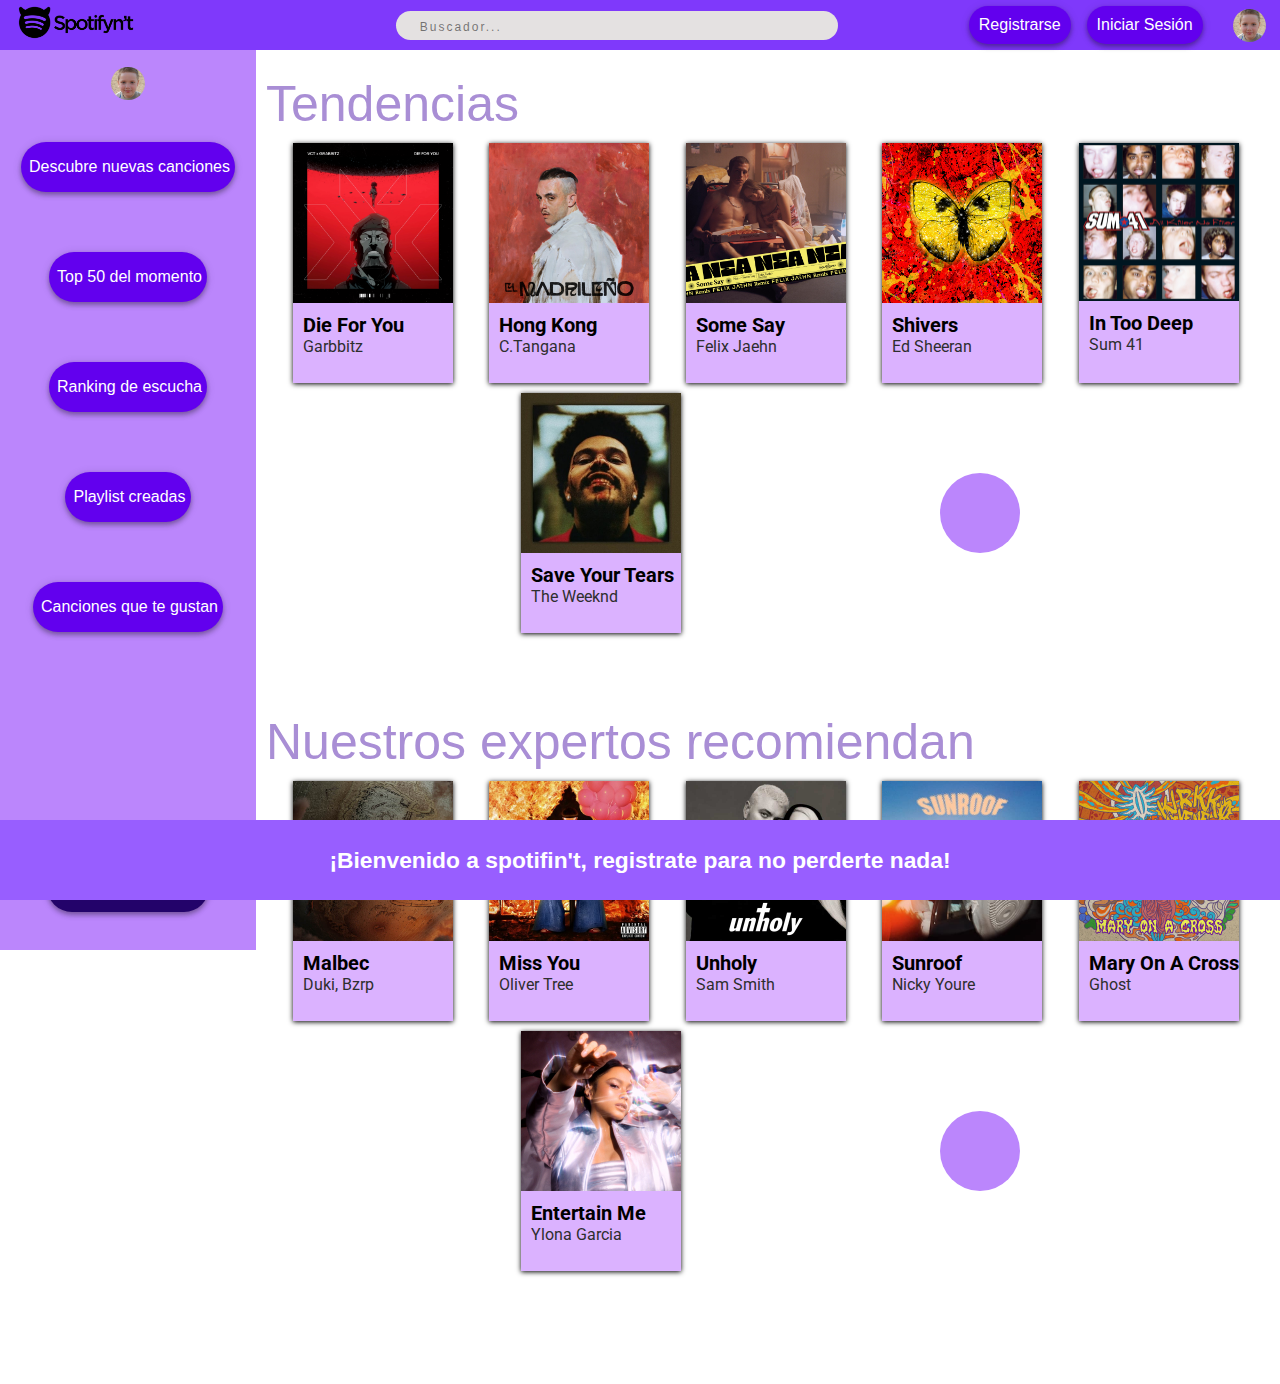
==== src/index.html @ 6a18bc2f "added html/css to ranking and a little bit of js" ====
<!DOCTYPE html>
<html lang="en">
<head>
	<meta charset="UTF-8">
	<meta http-equiv="X-UA-Compatible" content="IE=edge">
	<meta name="viewport" content="width=device-width, initial-scale=1.0">
	<title>Spotifyn't</title>
	<!-- CSS -->
	<link rel="stylesheet" href="style/main.css">
	<!-- JQuery -->
	<script src="https://cdnjs.cloudflare.com/ajax/libs/jquery/3.6.1/jquery.js" integrity="sha512-CX7sDOp7UTAq+i1FYIlf9Uo27x4os+kGeoT7rgwvY+4dmjqV0IuE/Bl5hVsjnQPQiTOhAX1O2r2j5bjsFBvv/A==" crossorigin="anonymous" referrerpolicy="no-referrer"></script>
	<!-- FontAwesome -->
	<link rel="stylesheet" href="https://cdnjs.cloudflare.com/ajax/libs/font-awesome/6.2.0/css/all.min.css" integrity="sha512-xh6O/CkQoPOWDdYTDqeRdPCVd1SpvCA9XXcUnZS2FmJNp1coAFzvtCN9BmamE+4aHK8yyUHUSCcJHgXloTyT2A==" crossorigin="anonymous" referrerpolicy="no-referrer" />
	<link href='http://fonts.googleapis.com/css?family=Roboto' rel='stylesheet' type='text/css'>
	<link rel="stylesheet" href="https://cdnjs.cloudflare.com/ajax/libs/font-awesome/6.2.1/css/all.min.css" integrity="sha512-MV7K8+y+gLIBoVD59lQIYicR65iaqukzvf/nwasF0nqhPay5w/9lJmVM2hMDcnK1OnMGCdVK+iQrJ7lzPJQd1w==" crossorigin="anonymous" referrerpolicy="no-referrer" />

</head>
<body>
	<!-- Home Page -->
	<div class="header">
		<div class="mobile-sidebar" onclick="openMobileSidebar()">
			<i class="fa-solid fa-bars" style="color: white;"></i>
		</div>
		<div class="logo">
			<a href="index.html"><img src="images/logo.png" alt="logo" href height="55px"></a>
		</div>
		<!-- Search bar -->
		<div class ="search-box-wrapper">
			<div class="search-box">
			  <button class="btn-search"><i class="fa-solid fa-magnifying-glass"></i></i>

			  </button>
			  <input id="search-bar" type="text" class="input-search" placeholder="    Buscador...">
			</div>
		</div>
		<div class="sign-log-in-button" onclick="openPage('./register.html')">
			<div style="align-self: center;">
				Registrarse
			</div>
		</div>
		<div class="sign-log-in-button" onclick="openPage('./login.html')">
			<div style="align-self: center;">
				Iniciar Sesión
			</div>
		</div>
		<div id="cred_bar">
			<button class="usr_img_btn" onclick="dropUserMenu()">
				<img class="usr_img" id="pfmv" src="./images/miño.jpg">
			</button>
			<div id="myDropdown" class="dropdown-content">
				<button onclick="openPage('account.html')">Cuenta</button>
				<button onclick="openPage('perfil.html')">Perfil</button>
				<button onclick="log_out()">Cerrar Sesion</button>
			</div>
		</div>	
	</div>
	<div class="body-wraper">
		<div class="sidebar" id="id-sidebar">
			<div id="cred_bar_mobile">
				<button class="usr_img_btn" onclick="dropUserMenu()">
					<img class="usr_img" id="mainimage" src="./images/miño.jpg" >
				</button>
				<div id="myDropdown_mobile" class="dropdown-content">
					<button onclick="openPage('account.html')">Cuenta</button>
					<button onclick="openPage('perfil.html')">Perfil</button>
					<button onclick="log_out()">Cerrar Sesion</button>
				</div>
			</div>
			<div class="sidebar-button-notloged">
				<div class="sidebar-button-img">
					<i class="fa-solid fa-star" style="color: white;"></i>
					</div>
				<div class="sidebar-button-text" onclick="openPage('./news.html')">
					Descubre nuevas canciones
				</div>
			</div>
			<div class="sidebar-button-notloged">
				<div class="sidebar-button-img">
					<i class="fa-solid fa-heart" style="color: white;"></i>
					</div>
				<div class="sidebar-button-text">
					Top 50 del momento
				</div>
			</div>

			<div class="sidebar-button-loged" id="ranking-listen">
				<div class="sidebar-button-img">
					<i class="fa-solid fa-ranking-star" style="color: white;"></i>
					</div>
				<div class="sidebar-button-text" onclick="openPage('./allplaylist.html')">
					Ranking de escucha
				</div>
			</div>


			<div class="sidebar-button-loged">
				<div class="sidebar-button-img">
					<i class="fa-solid fa-layer-group" style="color: white;"></i>
					</div>
				<div class="sidebar-button-text" onclick="openPage('./allplaylist.html')">
					Playlist creadas
				</div>
			</div>
			<div class="sidebar-button-loged" id="liked-songs">
				<div class="sidebar-button-img">
					<i class="fa-solid fa-heart" style="color: white;"></i>
					</div>
				<div class="sidebar-button-text">
					Canciones que te gustan
				</div>
			</div>
			<div class="privacy-policy">
				<div style="align-self: center;">Política de privacidad</div>
			</div>

		</div>
		<div class="content" id="main_content">
			<div class="section-space">br</div>
			<div class="section-space">br</div>
			<div class="section">
				<div class="section-title">
					Tendencias
				</div>
				<div class="section-content">
					<div class="section-song">
						<a class="round-button" onclick = "changeSong(0)"><i class="fa fa-play fa-2x"></i></a>
						<div class="cover-img">
							<img src="/src/images/Die_For_You.png">
							
							<p class="title">Die For You</p>
							<p class="artist">Garbbitz</p>	
						</div>

					</div>
					<div class="section-song">
						<a class="round-button" onclick = "changeSong(1)"><i class="fa fa-play fa-2x"></i></a>
						<div class="cover-img">
							<img src="/src/images/Hong_Kong.jpg">
							<p class="title">Hong Kong</p>
							<p class="artist">C.Tangana</p>	
						</div>
					</div>
					<div class="section-song">
						<a class="round-button" onclick = "changeSong(2)"><i class="fa fa-play fa-2x"></i></a>
						<div class="cover-img">
							<img src="/src/images/Some_Say.jpg">
							<p class="title">Some Say</p>
							<p class="artist">Felix Jaehn</p>	
						</div>
					</div>
					<div class="section-song2">
						<a class="round-button" onclick = "changeSong(3)"><i class="fa fa-play fa-2x"></i></a>
						<div class="cover-img">
							<img src="/src/images/Shivers.png">
							<p class="title">Shivers</p>
							<p class="artist">Ed Sheeran</p>	
						</div>
					</div>
					<div class="section-song2">
						<a class="round-button" onclick = "changeSong(4)"><i class="fa fa-play fa-2x"></i></a>
						<div class="cover-img">
							<img src="/src/images/In_Too_Deep.jpeg">
							<p class="title">In Too Deep</p>
							<p class="artist">Sum 41</p>	
						</div>
					</div>
					<div class="section-song2">
						<a class="round-button" onclick = "changeSong(5)"><i class="fa fa-play fa-2x"></i></a>
						<div class="cover-img">
							<img src="/src/images/Save_Your_Tears.jpg">
							<p class="title">Save Your Tears</p>
							<p class="artist">The Weeknd</p>	
						</div>
					</div>
					<div class="section-plus">
						<i class="fa-solid fa-plus" style="color: white; font-size: 40px; margin: auto;"></i>
					</div>
				</div>
			</div>
			<div class="section">
				<div class="section-title">
					Nuestros expertos recomiendan
				</div>
				<div class="section-content">
					<div class="section-song">
						<a class="round-button" onclick = "changeSong(6)"><i class="fa fa-play fa-2x"></i></a>
						<div class="cover-img">
							<img src="/src/images/Malbec.jpg">
							<p class="title">Malbec</p>
							<p class="artist">Duki, Bzrp</p>	
						</div>
					</div>
					<div class="section-song">
						<a class="round-button" onclick = "changeSong(7)"><i class="fa fa-play fa-2x"></i></a>
						<div class="cover-img">
							<img src="/src/images/Miss_You.jpg">
							<p class="title">Miss You</p>
							<p class="artist">Oliver Tree</p>	
						</div>
					</div>
					<div class="section-song">
						<a class="round-button" onclick = "changeSong(8)"><i class="fa fa-play fa-2x"></i></a>
						<div class="cover-img">
							<img src="/src/images/Unholy.jpg">
							<p class="title">Unholy</p>
							<p class="artist">Sam Smith</p>	
						</div>
					</div>
					<div class="section-song2">
						<a class="round-button" onclick = "changeSong(9)"><i class="fa fa-play fa-2x"></i></a>
						<div class="cover-img">
							<img src="/src/images/Sunroof.jpg">
							<p class="title">Sunroof</p>
							<p class="artist">Nicky Youre</p>	
						</div>
					</div>
					<div class="section-song2">
						<a class="round-button" onclick = "changeSong(10)"><i class="fa fa-play fa-2x"></i></a>
						<div class="cover-img">
							<img src="/src/images/Mary_On_A_Cross.jpeg">
							<p class="title">Mary On A Cross</p>
							<p class="artist">Ghost</p>	
						</div>
					</div>
					<div class="section-song2">
						<a class="round-button" onclick = "changeSong(11)"><i class="fa fa-play fa-2x"></i></a>
						<div class="cover-img">
							<img src="/src/images/Entertain_Me.jpeg">
							<p class="title">Entertain Me</p>
							<p class="artist">Ylona Garcia</p>	
						</div>
					</div>
					<div class="section-plus">
						<i class="fa-solid fa-plus" style="color: white; font-size: 40px; margin: auto;"></i>
					</div>
				</div>
			</div>
			<br><br><br><br><br><br>
		</div>
	</div>
	<div class="footer">
		<div class="footer-msg">
			<h2>¡Bienvenido a spotifin't, registrate para no perderte nada!</h2>
		</div>
	</div>
	<div class="player" id="player">
		<div class="left">
			<img src="./images/default_music.png" alt="Portada del álbum" id="cover_art">
		</div>
		<div class="right">
		   <div class="top">
				<a class="song" id="song"></a>
				<a class="artist" id="artist" ></a>
			</div>
			<div class="bottom">
				<video controls="" _autoplay="" name="media" id="song_file"></video>
			</div>
		</div>
	</div>


	<!-- Rightclick context menu structure-->

	<div class="ctm-wrapper">
		<div class="ctm-content">
		  <ul class="ctm-menu">
			<li class="ctm-item ctm-unliked">
				<!--Context menu item, aparece solo si el item clickado no está en me gusta-->
				<i class="fa-solid fa-heart"></i>
				<span>Añadir a me gusta</span>
			</li>
			<li class="ctm-item ctm-liked">
			  	<!--Context menu item, aparece solo si el item clickado está en me gusta -->
				<i class="fa-solid fa-heart-crack"></i>
				<span>Quitar de me gusta  </span>
			</li>
			<li class="ctm-item ctm-playlist">
			  	<div>
					<i class="fa-solid fa-list"></i>
					<span>Añadir a playlist</span>
			  	</div>
				<i class="ctm-play fa-solid fa-caret-right"></i>
				<!-- Context submenu playlists-->
				<ul class="ctm-playlist-menu">
					<li class="ctm-item ctm-noplaylists">
						<i class="fa fa-ban" aria-hidden="true"></i>
						<span>No playlists</span>
					</li>
				</ul>
			</li>
		  </ul>
		</div>
	</div>

	<script src="script/userData.js"></script>
	<script src="script/music.js"></script>
	<script src="script/playlists-components.js"></script>
	<script src="script/index.js"></script>
	<script src="script/news.js"></script>
	<script src="script/context-menu.js"></script>
</body>
</html>
---- src/style/main.css ----
/* Main css file */
html{
    padding: 0;
    display: block;
	
    height: 100%;
    min-height: 100%;
    font-family:Arial, Helvetica, sans-serif;
    background: #FFFFFF; 

    /* From acc */
    color: rgba(169, 142, 213, 1);

}


body{
    padding: 0;
    display: flex;
    flex-direction: column;
    height: 100%;
    margin: 0;
    /* From acc*/
    width: inherit;
    height: inherit;
}


.header{
    position: fixed;
    height: 50px;
    width: 100%;

    display: flex;


    background-color: #7F39FB;
    z-index: 10;
}


.usr_img_btn img {
	background: none;
	border-radius: 1.5rem;
	cursor: pointer;
	width: 2.5em;
	height: 2.5em;
}
.usr_img_btn {
	background: none;
	border: none;
	cursor: default;
	margin: 0.5rem;
}


.dropdown-content {
	display: none;
	position: absolute;
	transform: translate(-50%, -0.5rem);
	background-color: none;
	min-width: 8rem;
	z-index: 999;
	border-radius: 1rem;
  }
  
  /* Links inside the dropdown */
  .dropdown-content button {
	cursor: pointer;
	color: #a98ed5;
	padding: 1em 0.2em;
	text-decoration: none;
	width: 100%;
	display: block;
	border-top-left-radius: 1rem;
	border-bottom-left-radius: 1rem;

	border: none;
	margin-bottom: 0.1em;
	box-shadow: 0px 8px 16px 0px #BB86FC;
	font-family: "Roboto";
	font-weight: 400;

	
  }
  
  /* Change color of dropdown links on hover */
  .dropdown-content button:hover {
	
	background-color: #bb86fc;
	color: #fff;
}
  


    .mobile-sidebar{
        display: none;
    }


    .logo{
        display:flex ;
        align-self: center;
		margin-left: 1em;
        margin-top: 10px;
		margin-right: auto;
    }

	
	.search-box{

		width: 100%;
		height: fit-content;
		position: relative;
	  }
	  .input-search{
		height: 1.5em; 
		width: 25rem;
        min-width: 6rem;
		border-style: none;

		font-size: 18px;
		letter-spacing: 2px;
		outline: none;
		border-radius: 25px;
		transition: all .5s ease-in-out;
		background-color: #e4e1e1;
		padding-right: 40px;
		color:#fff;
	  }
	  .input-search::placeholder{
		color:rgba(0, 0, 0, 0.5);
		font-size: 0.75rem;
		letter-spacing: 2px;
		initial-letter: 2em;
		font-weight: 70;
	  }
	  .btn-search{
		width: 3rem;
		height: fit-content;
		border-style: none;
		font-size: 20px;
		font-weight: bold;
		outline: none;
		cursor: pointer;
		border-radius: 50%;
		position: absolute;
		right: 0px;
		color:#ffffff ;
		background-color:transparent;
		pointer-events: painted;  
	  }
	  .btn-search:focus ~ .input-search{
		width: 35em;
		border-radius: 0px;
		background-color: transparent;
		border-bottom:1px solid rgba(255,255,255,.5);
		transition: all 500ms cubic-bezier(0, 0.110, 0.35, 2);
	  }
	  .input-search:focus{
		width: 35em;
		border-radius: 0px;
		background-color: transparent;
		border-bottom:1px solid rgba(255,255,255,.5);
		transition: all 500ms cubic-bezier(0, 0.110, 0.35, 2);
	  }
	  .search-box-wrapper{
		margin-left: auto;
		margin-right: auto;

		display: flex;
		justify-content: center;
		align-items: center;
		font-family: 'Lato' !important;
	  }
	


    .sign-log-in-button{
        padding: 10px;

		margin-right: 1em;
        text-align: center;
        align-self: center;

        background: #6200EE;
        color: white;
		cursor: pointer;
        box-shadow: 0px 4px 5px rgba(0, 0, 0, 0.14), 0px 1px 10px rgba(0, 0, 0, 0.12), 0px 2px 4px rgba(0, 0, 0, 0.2);
        border-radius: 50px;
    }




.body-wraper{
    flex:1 ;
    width: 100%;

    display: flex;
    flex-direction: row;
}


    .sidebar{
        position: fixed;
        
        top: 50px;
        width: 20%;
        height: 100%;

        display: flex;
        flex-direction: column;
        justify-content: center;
        align-items: center;

        background-color: #BB86FC;
    }

        .sidebar-button-notloged{
            width: fit-content;
            height: 40px;
            margin-top: 30px;
            margin-bottom: 30px;
            padding: 5px;
            

            display: flex;
            flex-direction: row;
            justify-content: center;
            align-self:  center;

            background: #6200EE;
			cursor: pointer;
            box-shadow: 0px 4px 5px rgba(0, 0, 0, 0.14), 0px 1px 10px rgba(0, 0, 0, 0.12), 0px 2px 4px rgba(0, 0, 0, 0.2);
            border-radius: 50px;
        }

        .sidebar-button-loged{
            width: fit-content;
            height: 40px;
            margin-top: 30px;
            margin-bottom: 30px;
            padding: 5px;
            
			cursor: pointer;
            display: flex;
            flex-direction: row;
            justify-content: center;
            align-self:  center;

            background: #6200EE;

            box-shadow: 0px 4px 5px rgba(0, 0, 0, 0.14), 0px 1px 10px rgba(0, 0, 0, 0.12), 0px 2px 4px rgba(0, 0, 0, 0.2);
            border-radius: 50px;
        }

            .sidebar-button-img{
                align-items: center;
                align-self: center;
                margin-right: 3px;
            }

            .sidebar-button-text{
                align-self: center;
                text-align: center;
                color: white;
            }

        .privacy-policy{
                width: fit-content;
                height: 40px;
                margin-top: 200px;
                margin-bottom: 30px;
                padding: 5px;
                
                display: flex;
                justify-self: flex-end;
                text-align: center;
                align-self:  center;
                

                background: #23036A;
                color: white;
    
                box-shadow: 0px 4px 5px rgba(0, 0, 0, 0.14), 0px 1px 10px rgba(0, 0, 0, 0.12), 0px 2px 4px rgba(0, 0, 0, 0.2);
                border-radius: 50px;
        }


    .content{
        min-height: 100%;
        width: 80%;
        margin-left: 20%;

        display: flex;
        flex-direction: column;
        background-color: white;
    }
        

        .section{
            min-height: fit-content;
            height: fit-content;
            max-height: none;            
            min-width: fit-content;
            max-width: 100%;
            margin-top: 75px;      
            margin-left: 10px;
            margin-right: 10px;


            display: grid;
            /*background-color: aquamarine;*/
        }
        #textbox{
            background-color:#DBB2FF;
            border-radius: 25px;
            text-align: center;
            width: 40%;
            outline:solid 4px #b991ff;
            margin-left:auto;
            margin-right: auto;

        }
        .textbox-field{
            height: 50%;
            width:  35%;
            padding: 10px;
            margin-left: auto;
            margin-right: auto;
            font-size: 20px;
            color:rgb(0, 0, 0)
        }
        .section-title-textbox{
            height: auto;
            min-height: 20%;
            width: 100%;
            color: #000;
            font-size: 50px;
            padding: 0;
            margin-bottom: 5px;
        }
            .section-space{
                display: none;
            }

            .section-title{
                height: auto;
                min-height: 20%;
                width: 100%;

                font-size: 50px;

                padding: 0;
                margin-bottom: 5px;
            }


            .section-content{
                width: 100%;

                display: flex;
                flex-wrap: wrap;
                justify-content: space-evenly;
                /*background-color: rgb(27, 147, 184);*/
            }


                .section-song{
                    height: 240px;
                    min-width: 160px;
                    width: 160px;
                    box-shadow: 0px 1px 5px black;
                    margin: 5px;
                    margin-right: 10px;

                    background-color: #DBB2FF;
                }
                .section-song:hover{
                    transition-duration: 500ms;
                    opacity: 50%;
                }

                .section-song:hover > .round-button{
                    transition-duration: 500ms;
                    opacity: 100%;
                }
                .section-song2{
                    height: 240px;
                    min-width: 160px;
                    width: 160px;
                    box-shadow: 0px 1px 5px black;
                    margin: 5px;
                    margin-right: 10px;

                    background-color: #DBB2FF;
                }
                .section-song2:hover{
                    transition-duration: 500ms;
                    opacity: 50%;
                }
                .section-song2:hover > .round-button{
                    transition-duration: 500ms;
                    opacity: 100%;
                }
                .round-button {
                    box-sizing: border-box;
                    display:block;
                    cursor: pointer;
                    position: absolute;
                    width:80px;
                    height:80px;
                    margin-top: 2%;
                    margin-left: 2%;
                    padding-top: 14px;
                    padding-left: 8px;
                    line-height: 20px;
                    border: 6px solid #fff;
                    border-radius: 50%;
                    color:#f5f5f5;
                    text-align:center;
                    text-decoration:none;
                    background-color: rgba(0,0,0,0.5);
                    font-size:20px;
                    opacity: 0;                    font-weight:bold;
                    transition: all 0.3s ease;
                    float:rig;
                }
                .round-button:hover {
                    background-color: rgba(0,0,0,0.8);
                    box-shadow: 0px 0px 10px rgb(99, 99, 99);
                    text-shadow: 0px 0px 10px rgba(99,99,99);
                }
                .cover-img{
                    max-width: 100%;
                    max-height: 100%;
                    margin-right: var(--playlist-margin);
                }
                .cover-img img {
                    width: 100%;
                    display: block;
                    height: 100%;
                    z-index: -1;
                    object-fit: cover;
                }
                .title{
                    color: #000;
                    font-family: "Roboto";
                    font-weight: bold;
                    font-size: 125%;
                    margin-left: 10px;
                    margin-top: 10px;
                    margin-bottom: 0px;
                    
                }
                .artist{
                    color: rgb(46, 46, 46);
                    font-family: "Roboto";
                    margin-left: 10px;
                    margin-top: 0px;
                    margin-bottom: 0px;
                    
                }
                .section-plus{
                    height: 80px;
                    width: 80px;

                    display: flex;
                    border-radius: 50%;
                    align-self: center;
                    align-items: center;
                    text-align: center;
                    

                    color: white;
                    background-color: #BB86FC;
                }
		
                       .prof-info{
                height: 250px;
                width:100%;
                text-align: center;
                position:relative;
                overflow:hidden;

            }

            .prof-info-bg{
                height: 100%;
                width: auto;

                font-size: 50px;
                background-repeat: no-repeat;
                background-position: center;
                background-size:cover;
                filter: blur(10px);
                -webkit-filter: blur(25px);
                -moz-filter: blur(10px);
                -o-filter: blur(10px);
                -ms-filter: blur(10px);
                border: 10px solid #000;
                margin:-10px;
                padding:1px;
            }
            .prof-info img{
                object-fit: cover;
                min-width: 100%;
                min-height: 100%;
            }
            .prof-info-text {
                position: absolute;
                top: 50%;
                left: 50%;
                font-size: 80px;
                font-weight: bold;
                font-family: "Roboto";
                padding: 10px;
                transform: translate(-50%, -50%);
                text-shadow: 2px 0 #fff, -2px 0 #fff, 0 2px #fff, 0 -2px #fff,
                1px 1px #fff, -1px -1px #fff, 1px -1px #fff, -1px 1px #fff;
                text-shadow: 2px 0 #000, -2px 0 #000, 0 2px #000, 0 -2px #000,
                1px 1px #000, -1px -1px #000, 1px -1px #000, -1px 1px #000;


              }

/* -----------------------REGISTER CSS---------------------- */

.regbody{
color: #000;
position: fixed;
align-items: center;
justify-content: center;
width: 60%;
height: 100%;
margin-left: 20%;
z-index: 1;
display: flex;
flex-direction: column;
background: #DBB2FF;
}

.regtitle{
    margin-top:8%;
    font-family:"Roboto";
    width: 100%;
    height: 12%;
}
    .regsubtitle1{
        height: 20px;
        margin-left: 5%;
    }
    .regsubtitle2{
        height: 48px;
        margin-left: 5%;
        font-weight: 400;
        font-size: 48px;
        margin-bottom: 8px;
    }

.regsubody{
    font-family:"Roboto";
    width: 90%;
    height: 35%;
    margin-left: 10%;
}
    .regbutton{
        margin-top: 15px;
        display: flex;
        flex-direction: column;
        justify-content: center;
        align-items: center;
        padding: 12px;
        color:white;
        width: 20%;
        height: 10px;
        margin-left: 35%;
        margin-bottom: 5px;
        background: #6200EE;
        border-radius: 50px;
        cursor: pointer;
    }
    .regbox{
        margin-top: 10px;
        gap:30px;
        justify-content: center;
        align-items: center;
        display:flex;
        flex-direction: row;
    }
        .reg_regbox_div{
            margin-right: 10px;
            margin-top: 10px;
            gap:10px;
            justify-content: center;
            align-items: center;
            display:flex;
            flex-direction: row;
        }
    
.regbot{
    font-family:"Roboto";
    width: 100%;
    height: 30%;
    gap:30px;
    justify-content: center;
    align-items: center;
    display:flex;
    flex-direction: row;

}

/* -----------------------LOGIN CSS---------------------- */
.loginbody{
position: fixed;
align-items: center;
justify-content: center;
width: 60%;
height: 90%;
margin-left: 20%;
height: 100%;
z-index: 1;
display: flex;
flex-direction: column;
background: #DBB2FF;
}
.logintitle{
    font-family:"Roboto";
    width: 100%;
    margin-top: 8%;
    color: black;
    height: 15%;
}
    .loginsubtitle1{
        height: 20px;
        margin-left: 5%;
    }
    .loginsubtitle2{
        margin-top: 0;
        height: 48px;
        margin-left: 5%;
        font-weight: 400;
        font-size: 48px;
    }
.loginsubody{
    font-family:"Roboto";
    width: 100%;
    height: 35%;
    
}
    .logininfo{
        color: #000;
        margin-left: 10%;
        width: 90%;
        height: 80%;
    }
    .loginbutton{
        display: flex;
        flex-direction: column;
        justify-content: center;
        align-items: center;
        padding: 12px;
        color:white;
        width: 20%;
        height: 10px;
        margin-left: auto;
        margin-right: auto;
        background: #6200EE;
        border-radius: 50px;
    }
.loginbot{
    font-family:"Roboto";
    width: 100%;
    height: 20%;
    gap:30px;
    justify-content: center;
    align-items: center;
    display:flex;
    flex-direction: row;
}

/* -----------------------COMMON CSS LOGIN-REGISTER---------------------- */

.googlebutton{
    color: black;
    display: flex;
    flex-direction: column;
    justify-content: center;
    align-items: center;
    padding: 12px;
    width: 30%;
    height: 10px;
    background: white;
    border-radius: 50px;
    cursor: pointer;
}
.facebookbutton{
    display: flex;
    flex-direction: column;
    justify-content: center;
    align-items: center;
    padding: 12px;
    width: 30%;
    height: 10px;
    color:white;
    background-color: rgb(44, 67, 115);
    border-radius: 50px;
    cursor: pointer;
}
.logininfo input[type=text]{
    margin-top: 2%;
    width: 65%;
    padding: 14px 30px;
    border: none;
    border-radius: 10px;
    cursor: text;
}
.logininfo input[type=password]{
    margin-top: 2%;
    width: 65%;
    padding: 14px 30px;
    border: none;
    border-radius: 10px;
    cursor: text;
}
.reginfo input[type=text]{
    margin-top: 2%;
    width: 65%;
    padding: 14px 30px;
    border: none;
    border-radius: 10px;
    cursor: text;
}
.reginfo input[type=password]{
    margin-top: 2%;
    width: 65%;
    padding: 14px 30px;
    border: none;
    border-radius: 10px;
    cursor: text;
}
.separator{
    width: 70%;
    height: 1.5px;
    margin-top: 5px;
    border-radius: 1px;
    color: rgb(255, 255, 255);
    background-color: rgb(255, 255, 255);
}
/* -----------------------ACCOUNT CSS---------------------- */
.account-content{
    color: #000;
    font-family: "Roboto";
    width: 80%;
    margin-left: 20%;
    margin-top: 50px;
    height: 100%;
}
    .account-title{
        color: #a98ed5;
        margin-top: 5px;
        width: 100%;
        height: 70px;
        font-size: 40px;
        text-align: center;
    }
    .account-image{
        text-align: center;
    }

    .account-img{
        border-radius:20em;
        width: 200px;
        height: 200px;
    }
    .account-image-button{
        margin-top: 20px;
        margin-bottom: 10px;
        padding-left: 150px;
        text-align: center;
    }
    .account-data{
        width: 50%;
        height: 40%;
        width: 100%;
        display:flex;
        justify-content: space-evenly;
        flex-wrap: wrap;
    }

        .account-field{
            height: 50%;
            width:  35%;
            padding: 10px;

            font-size: 20px;
            color:rgba(169, 142, 213, 1)
        }

    .account-change-button{
        width: 10%;
        height: 10px;
        padding: 12px;
        margin-left: auto;
        margin-right: auto;

        display: flex;
        justify-content: center;
        align-items: center;
        
        color: white;
        background: #6200EE;
        
        border-radius: 50px;
    }

    .account-data input[type=text]{
        margin-top: 2%;
        width: 65%;
        padding: 14px 30px;
        border: none;
        border-radius: 10px;
        cursor: text;

        background-color: #DBB2FF;
    }

    .account-data input[type=password]{
        margin-top: 2%;
        width: 65%;
        padding: 14px 30px;
        border: none;
        border-radius: 10px;
        cursor: text;
        background-color: #DBB2FF;
    }

    .account-data input[type=date]{
        margin-top: 2%;
        width: 65%;
        padding: 14px 30px;
        border: none;
        border-radius: 10px;
        cursor: text;
        background-color: #DBB2FF;
    }

/* -----------------------NEWS CSS---------------------- */
    .news-rand-song{
        display: flex;
        flex-wrap: wrap;
        justify-content: center;
    }
    .likes-song{
        display: flex;
        flex-wrap: wrap;
        justify-content: center;
    }
    .rand-song{
        height: 240px;
        min-width: 160px;
        width: 160px;
        box-shadow: 0px 1px 5px black;
        margin: 20px;
        margin-left: 20px;
        margin-right: 20px;

        background-color: #DBB2FF;
    }

    .rand-song:hover{
        transition-duration: 500ms;
        opacity: 50%;
    }

    .rand-song:hover > .round-button{
        transition-duration: 500ms;
        opacity: 100%;
    }

    .next-refresh-button{
        width: fit-content;
        height: 40px;
        margin-top: 30px;
        margin-bottom: 30px;
        margin-left: auto;
        margin-right: auto;
        padding: 5px;
        

        display: flex;
        flex-direction: row;
        justify-content: center;
        align-self:  center;
        

        background: #6200EE;
        color: white;

        box-shadow: 0px 4px 5px rgba(0, 0, 0, 0.14), 0px 1px 10px rgba(0, 0, 0, 0.12), 0px 2px 4px rgba(0, 0, 0, 0.2);
        border-radius: 50px;
    }
/* -----------------------ALL-PLAYLISTS CSS---------------------- */
.all-playlist-container{
    margin-left: auto;
    margin-right: auto;
    margin-top: 20px;
    margin-bottom: 30px;
    padding: 1px;
    width: 80%;
    
    color: white;
    background-color: #DBB2FF;

    border-radius: 20px;
    text-align: center;
}

.all-playlist-button{
    width: fit-content;
    height: 40px;
    margin-top: 30px;
    margin-bottom: 30px;
    padding: 5px;
    

    display: flex;
    flex-direction: row;
    justify-content: center;
    align-self:  center;

    color: white;
    background: #6200EE;
    cursor: pointer;
    box-shadow: 0px 4px 5px rgba(0, 0, 0, 0.14), 0px 1px 10px rgba(0, 0, 0, 0.12), 0px 2px 4px rgba(0, 0, 0, 0.2);
    border-radius: 50px;
}

/* -----------------------PLAYLISTS CSS---------------------- */

.playlist-wrapper {
	--margin-top: 75px;
	margin: 2.5%;
	height: calc(100% - var(--margin-top));
	margin-top: var(--margin-top);
	width: 95%;
}

.playlist-title {
	font-family: 'Roboto';
	font-style: normal;
	font-weight: 200;
	font-size: 2.5rem;
	width: fit-content;
	height: fit-content;
	/* identical to box height, or 23% */
	color: #9747FF;
}

.playlist-element {
	background: #FFFFFF;
	/* 12 dp */
	box-shadow: 0px 12px 17px rgba(0, 0, 0, 0.14), 0px 5px 22px rgba(0, 0, 0, 0.12), 0px 7px 8px rgba(0, 0, 0, 0.2);
	display: flex;
	flex-direction: row;
	height: 3.5em;
	align-items: center;
	margin-bottom: 2em;
	cursor: pointer;
}
.playlist-element:hover {
	opacity: 80%;
}

.element-number {
	font-family: 'Roboto';
	font-style: normal;
	font-weight: 400;
	font-size: 20px;
	line-height: 22px;

	/* identical to box height, or 110% */
	letter-spacing: -0.908px;

	color: #000000;

	opacity: 0.4;

	margin-left: 1em;
	margin-right: 2em;
}
.element-img{
	max-width: 100%;
	max-height: 100%;
	margin-right: 10%
    
}
.element-img img {
	max-height: 3.5em;
}



.element-title {
	font-family: 'Roboto';
	font-style: normal;
	font-weight: 400;
	font-size: 16px;
	line-height: 24px;
	/* identical to box height, or 150% */
	letter-spacing: 0.15px;
	/* 00. On Surface / High Emphasis */
	color: rgba(0, 0, 0, 0.87);
	margin-right: 10%;
}

.element-artists {
	font-family: 'Roboto';
	font-style: normal;
	font-weight: 400;
	font-size: 14px;
	line-height: 20px;

	/* identical to box height, or 143% */
	letter-spacing: 0.25px;

	color: #9747FF;
	margin-right: 10%;
}

.element-time {
	/* Body 2 */
	font-family: 'Roboto';
	font-style: normal;
	font-weight: 400;
	font-size: 14px;
	line-height: 20px;

	/* identical to box height, or 143% */
	letter-spacing: 0.25px;
	color: #9747FF;
	margin-right: 10%;
}

.playlist-element span {
	max-height: 100%;
}

.element-remove {
	/* 01. Primary/50 */
	background: #F2E7FE;
	/* 04 dp */
	box-shadow: 0px 4px 5px rgba(0, 0, 0, 0.14), 0px 1px 10px rgba(0, 0, 0, 0.12), 0px 2px 4px rgba(0, 0, 0, 0.2);
	border-radius: 50px;
	height: 2em;
	width: 2em;
	margin-right: 1.5em;
}

/* ----------------------- Common ---------------------- */    
.footer {
    background-color: #985EFF;
    position: fixed;
    bottom: 0;
    left: 0;
    right: 0;
    height: 80px;
    margin: 0;
    display: flex;
}

.footer-msg{
    margin: auto;
    text-align: center;
    color: white;
    font-size: 0.95em;
}

.player {
	z-index: 10;
	position: fixed;
	background: #985EFF;
	color: #000;
	bottom: 0;
	left: 0;
	right: 0;
	height: 8%!important;
	margin: 0;
	min-height: 80px;
	max-height: 80px;
	display: none;
	flex-direction: row;
}
.player .left {
	width: 80px;
	background-size: cover;
}
.player .left img {
	width: 80px;
	height: 80px;
}
.player .right {
	flex-grow: 1;
	display: flex;
	flex-direction: column;
}
.player .right .top {
	flex-grow: 1;
	display: flex;
	flex-direction: column;
	justify-content: center;
	padding-left: 10px;
}
.player .right .top .song {
	font-size: 1.2em;
	font-weight: 600;
}
.player .right .bottom {
	display: flex;
}
.player .right .bottom video {
	flex-grow: 1;
	height: 32px;
}

.player a {
	color: black;
	text-decoration: none;
}
@media only screen and (max-width: 2560px) {
    .sidebar{
        display: flex;
    }

} 

/* -----------------------Playlist creation CSS---------------------- */    
/*
.playlist-wrapper .title input{
    width: 65%;
    padding: 14px 30px;
    border: solid 1px black;
    border-radius: 10px;
    cursor: text;
}
*/
.section-song:hover > .round-button-add{
	opacity: 100%;
}
.round-button-add {
	box-sizing: border-box;
	display:block;
	cursor: pointer;
	position: absolute;
	width:80px;
	height:80px;
	margin-top: 2%;
	margin-left: 2%;
	padding-top: 14px;

	line-height: 20px;
	border: 6px solid rgba(169, 142, 213, 1);;
	border-radius: 50%;
	color: rgba(169, 142, 213, 1);
	text-align:center;
	text-decoration:none;
	background-color: rgba(0,0,0,0.5);
	font-size:20px;
	opacity: 0;                    font-weight:bold;
	transition: all 0.3s ease;
	float:rig;
}
.round-button-add:hover {
	background-color: rgba(0,0,0,0.8);
	box-shadow: 0px 0px 10px rgb(99, 99, 99);
	text-shadow: 0px 0px 10px rgba(99,99,99);
}
/*
.playlist-wrapper .title {
	display: flex;
	flex-direction: row;
	align-items: center;
}

.playlist-wrapper .title button {
	background-color: #DBB2FF;
	color: #6200EE;
	font-weight: 200;
	font-size: large;
	border: 2px solid #6200EE;
	margin-right: 2em;
	margin-top: auto;
	margin-bottom: auto;
	margin-left: auto;
	padding: 0.25em 1em;
	border-radius: 3em;
	box-shadow: 0px 4px 5px rgba(0, 0, 0, 0.14), 0px 1px 10px rgba(0, 0, 0, 0.12), 0px 2px 4px rgba(0, 0, 0, 0.2);
	cursor: pointer;
}

.playlist-wrapper .title button:hover {
	opacity: 80%;
}
*/

/* -----------------------PLAYLISTS CSS---------------------- */
.ctm-wrapper{
	visibility: hidden;
	position: absolute;
	width: 14%;
	border-radius: 10px;
	background: #fff;
	box-shadow: 0 12px 35px rgba(0,0,0,0.1);
	height: fit-content;
	min-width: 180px;
  }
  .ctm-wrapper .ctm-menu{
	padding-left: 12px;
	padding-right: 12px;
  }
  .ctm-content .ctm-item{
	list-style: none;
	font-size: 1em;
	height: 50px;
	display: flex;
	width: 100%;
	cursor: pointer;
	align-items: center;
	border-radius: 5px;
	margin-bottom: 2px;
	padding-left: 0.25em;
  }
  .ctm-content .ctm-item:hover{
	background: #f2f2f2;
  }
  .ctm-content .ctm-item span{
	margin-left: 8px;
	font-size: 1em;
  }

  .ctm-play {
	margin-right: 1em !important;
  }
  .ctm-content .ctm-playlist{
	position: relative;
	justify-content: space-between;
  }
  .ctm-playlist .ctm-playlist-menu{
	padding: 12px;
	position: absolute;
	background: #fff;
	width: 200px;
	top: -35px;
	opacity: 0;
	pointer-events: none;
	border-radius: 10px;
	box-shadow: 0 5px 10px rgba(0,0,0,0.08);
	transition: 0.2s ease;
  }
  .ctm-playlist:hover .ctm-playlist-menu{
	opacity: 1;
	pointer-events: auto;
  }
.ctm-noplaylists {
	opacity: 40%;
	cursor:not-allowed !important;
}
/* ---------------------------------------------------------------------- */
/* -----------------------------TABLET DISPLAY--------------------------- */
/* ---------------------------------------------------------------------- */
@media only screen and (max-width: 768px) {
    .input-search{
        width: 12rem;
    }
    .sidebar{
        padding: 5px;
        width: 23%;
    }

    .content{
        margin-left: 25%;
        width: 75%;
    }

/* -----------------------REGISTER CSS---------------------- */    
    .regbody{
        width: 80%;
        margin-left: 10%;
    }
    
    .regbox{
        flex-direction: column;
        align-items: center;
        gap: 0px;
        margin-top: 0;
    }

    .regsubody{
        margin-bottom: 30px;
    }

/* -----------------------LOGIN CSS---------------------- */
    .loginbody{
        width: 80%;
        margin-left: 10%;
    }
    .loginbutton{
        align-self: center;
        width: 25%;
    }
/* -----------------------PLAYLISTS CSS---------------------- */
    .playlist-element span {
        font-size: 0.65em;
    }
}


/* ---------------------------------------------------------------------- */
/* -----------------------------MOBILE DISPLAY--------------------------- */
/* ---------------------------------------------------------------------- */
@media only screen and (max-width: 600px) {
/* -----------------------INDEX CSS---------------------- */
.header{
    height: 80px;
}   

.section-space{
    display: block;
}

.sidebar{
    display: flex;
    width: 80%;
}
.content{
    width: 100%;
    margin-left: 0%;
}

.section-title{
    font-size: 40px;

}
.section-song{
    height: 180px;
    min-width: 120px;
    width: 120px;
}
.section-song2{
    display: none;
}

.input-search:focus{
    width: 15em;
}

.btn-search:focus ~ .input-search{
    display: block;
    width: 15em;
}

.mobile-sidebar{
    display: block;
    height: 50px;
    width: 50px;

    font-size: 30px;
    display: flex;
    justify-content: center;
    align-self: center;
    align-items: center;
}


.usr_img_btn img {
	border-radius:50rem;
	width: 10em;
	height: 10em;
}
.dropdown-content{
    transform: translate(120%, -9rem);
}

.dropdown-content button{
    border-radius: 1rem;
}
    
/* -----------------------REGISTER CSS---------------------- */    
.regbody{
width: 80%;
margin-left: 10%;
}

/* -----------------------LOGIN CSS---------------------- */
.loginbutton{
    align-self: center;
    width: 30%;
}
/* -----------------------ACCOUNT CSS---------------------- */
.account-content{
    margin-left: 0%;
    width: 100%;
}

.account-change-button{
    width: 20%;
}
/* -----------------------PLAYLISTS CSS---------------------- */
    html {
        --playlist-margin: 1em;
    }
    .playlist-element span {
        font-size: 0.65em;
            
    }


/* -----------------------COMMON CSS---------------------- */
.cover-img{
    margin-right: 0%;
}

}
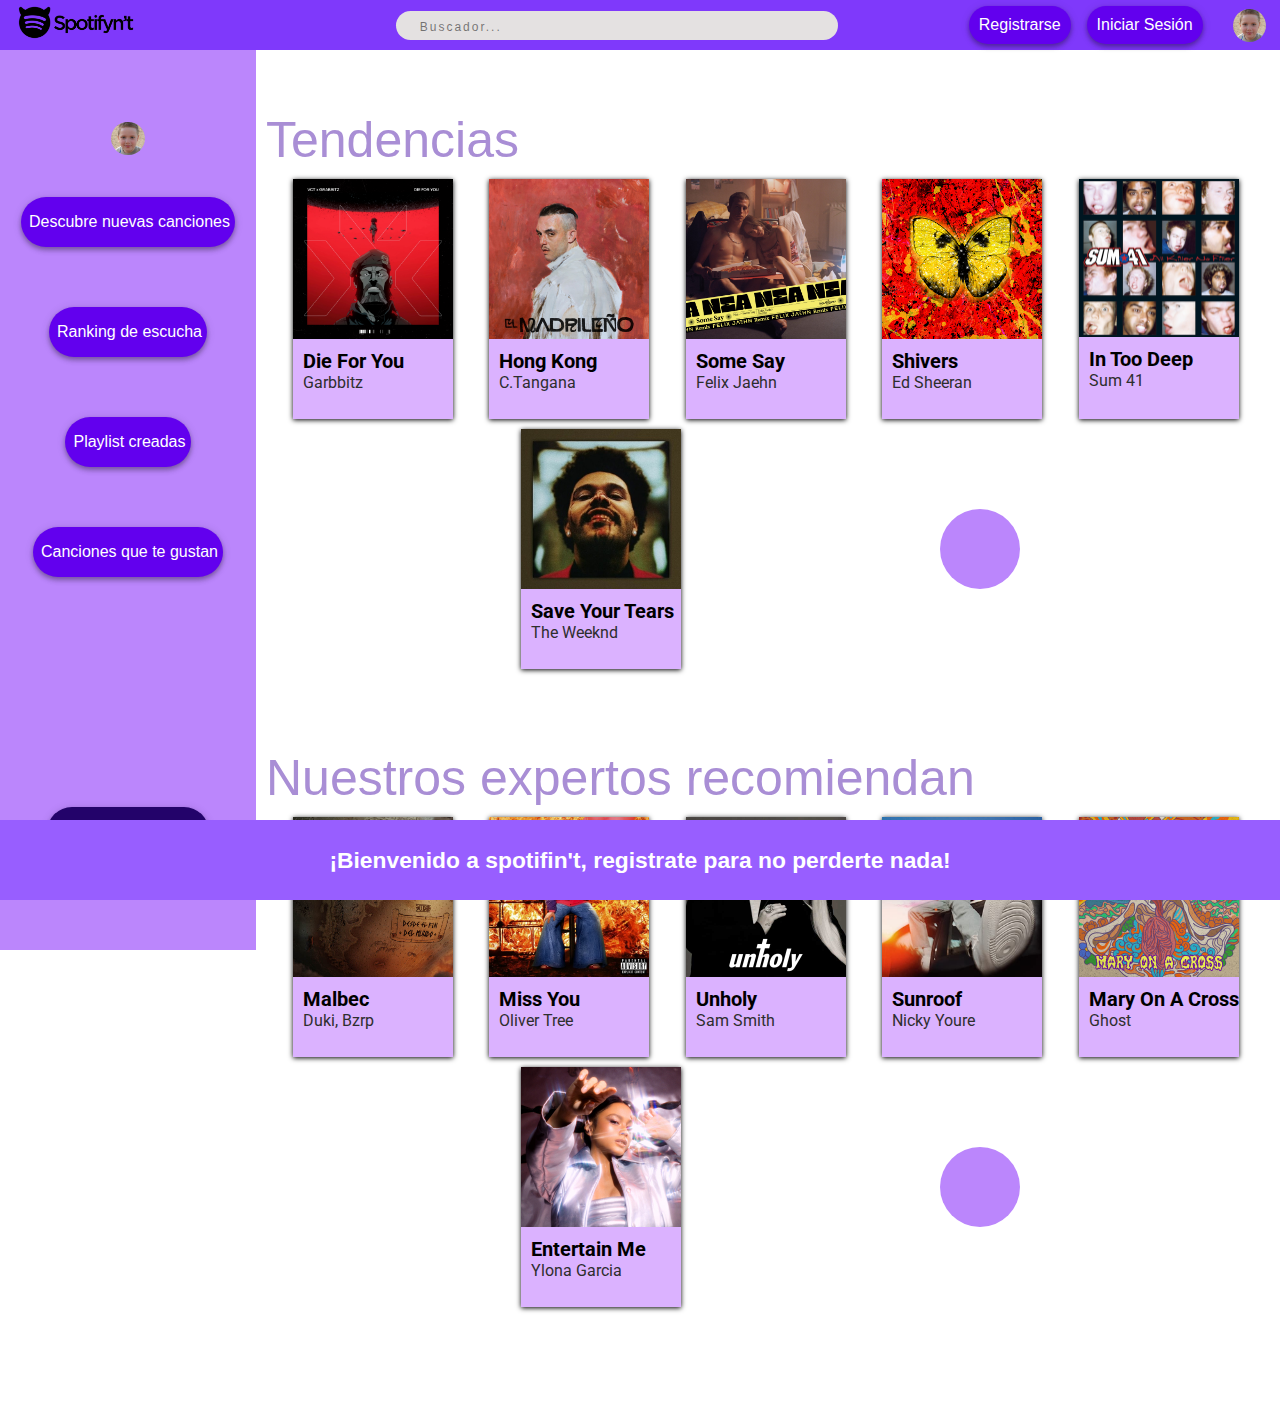
==== commit 699b427c: "wave fixing" ====
--- a/src/index.html
+++ b/src/index.html
@@ -27,7 +27,7 @@
 		<!-- Search bar -->
 		<div class ="search-box-wrapper">
 			<div class="search-box">
-			  <button class="btn-search"><i class="fa-solid fa-magnifying-glass"></i></i>
+			  <button class="btn-search"> <i class="fa-solid fa-magnifying-glass"> </i></i>
 
 			  </button>
 			  <input id="search-bar" type="text" class="input-search" placeholder="    Buscador...">
@@ -45,7 +45,7 @@
 		</div>
 		<div id="cred_bar">
 			<button class="usr_img_btn" onclick="dropUserMenu()">
-				<img class="usr_img" id="pfmv" src="./images/miño.jpg">
+				<img class="usr_img" id="pfmv" src="./images/miño.jpg"  alt="user">
 			</button>
 			<div id="myDropdown" class="dropdown-content">
 				<button onclick="openPage('account.html')">Cuenta</button>
@@ -58,7 +58,7 @@
 		<div class="sidebar" id="id-sidebar">
 			<div id="cred_bar_mobile">
 				<button class="usr_img_btn" onclick="dropUserMenu()">
-					<img class="usr_img" id="mainimage" src="./images/miño.jpg" >
+					<img class="usr_img" id="mainimage" src="./images/miño.jpg"  alt="user">
 				</button>
 				<div id="myDropdown_mobile" class="dropdown-content">
 					<button onclick="openPage('account.html')">Cuenta</button>
@@ -74,14 +74,6 @@
 					Descubre nuevas canciones
 				</div>
 			</div>
-			<div class="sidebar-button-notloged">
-				<div class="sidebar-button-img">
-					<i class="fa-solid fa-heart" style="color: white;"></i>
-					</div>
-				<div class="sidebar-button-text">
-					Top 50 del momento
-				</div>
-			</div>
 
 			<div class="sidebar-button-loged" id="ranking-listen">
 				<div class="sidebar-button-img">
@@ -115,8 +107,7 @@
 
 		</div>
 		<div class="content" id="main_content">
-			<div class="section-space">br</div>
-			<div class="section-space">br</div>
+			<br><br>
 			<div class="section">
 				<div class="section-title">
 					Tendencias
@@ -125,7 +116,7 @@
 					<div class="section-song">
 						<a class="round-button" onclick = "changeSong(0)"><i class="fa fa-play fa-2x"></i></a>
 						<div class="cover-img">
-							<img src="/src/images/Die_For_You.png">
+							<img src="/src/images/Die_For_You.png" alt="song">
 							
 							<p class="title">Die For You</p>
 							<p class="artist">Garbbitz</p>	
@@ -135,7 +126,7 @@
 					<div class="section-song">
 						<a class="round-button" onclick = "changeSong(1)"><i class="fa fa-play fa-2x"></i></a>
 						<div class="cover-img">
-							<img src="/src/images/Hong_Kong.jpg">
+							<img src="/src/images/Hong_Kong.jpg" alt="song">
 							<p class="title">Hong Kong</p>
 							<p class="artist">C.Tangana</p>	
 						</div>
@@ -143,7 +134,7 @@
 					<div class="section-song">
 						<a class="round-button" onclick = "changeSong(2)"><i class="fa fa-play fa-2x"></i></a>
 						<div class="cover-img">
-							<img src="/src/images/Some_Say.jpg">
+							<img src="/src/images/Some_Say.jpg" alt="song">
 							<p class="title">Some Say</p>
 							<p class="artist">Felix Jaehn</p>	
 						</div>
@@ -151,7 +142,7 @@
 					<div class="section-song2">
 						<a class="round-button" onclick = "changeSong(3)"><i class="fa fa-play fa-2x"></i></a>
 						<div class="cover-img">
-							<img src="/src/images/Shivers.png">
+							<img src="/src/images/Shivers.png" alt="song">
 							<p class="title">Shivers</p>
 							<p class="artist">Ed Sheeran</p>	
 						</div>
@@ -159,7 +150,7 @@
 					<div class="section-song2">
 						<a class="round-button" onclick = "changeSong(4)"><i class="fa fa-play fa-2x"></i></a>
 						<div class="cover-img">
-							<img src="/src/images/In_Too_Deep.jpeg">
+							<img src="/src/images/In_Too_Deep.jpeg" alt="song">
 							<p class="title">In Too Deep</p>
 							<p class="artist">Sum 41</p>	
 						</div>
@@ -167,7 +158,7 @@
 					<div class="section-song2">
 						<a class="round-button" onclick = "changeSong(5)"><i class="fa fa-play fa-2x"></i></a>
 						<div class="cover-img">
-							<img src="/src/images/Save_Your_Tears.jpg">
+							<img src="/src/images/Save_Your_Tears.jpg" alt="song">
 							<p class="title">Save Your Tears</p>
 							<p class="artist">The Weeknd</p>	
 						</div>
@@ -185,7 +176,7 @@
 					<div class="section-song">
 						<a class="round-button" onclick = "changeSong(6)"><i class="fa fa-play fa-2x"></i></a>
 						<div class="cover-img">
-							<img src="/src/images/Malbec.jpg">
+							<img src="/src/images/Malbec.jpg" alt="song">
 							<p class="title">Malbec</p>
 							<p class="artist">Duki, Bzrp</p>	
 						</div>
@@ -193,7 +184,7 @@
 					<div class="section-song">
 						<a class="round-button" onclick = "changeSong(7)"><i class="fa fa-play fa-2x"></i></a>
 						<div class="cover-img">
-							<img src="/src/images/Miss_You.jpg">
+							<img src="/src/images/Miss_You.jpg" alt="song">
 							<p class="title">Miss You</p>
 							<p class="artist">Oliver Tree</p>	
 						</div>
@@ -201,7 +192,7 @@
 					<div class="section-song">
 						<a class="round-button" onclick = "changeSong(8)"><i class="fa fa-play fa-2x"></i></a>
 						<div class="cover-img">
-							<img src="/src/images/Unholy.jpg">
+							<img src="/src/images/Unholy.jpg" alt="song">
 							<p class="title">Unholy</p>
 							<p class="artist">Sam Smith</p>	
 						</div>
@@ -209,7 +200,7 @@
 					<div class="section-song2">
 						<a class="round-button" onclick = "changeSong(9)"><i class="fa fa-play fa-2x"></i></a>
 						<div class="cover-img">
-							<img src="/src/images/Sunroof.jpg">
+							<img src="/src/images/Sunroof.jpg" alt="song">
 							<p class="title">Sunroof</p>
 							<p class="artist">Nicky Youre</p>	
 						</div>
@@ -217,7 +208,7 @@
 					<div class="section-song2">
 						<a class="round-button" onclick = "changeSong(10)"><i class="fa fa-play fa-2x"></i></a>
 						<div class="cover-img">
-							<img src="/src/images/Mary_On_A_Cross.jpeg">
+							<img src="/src/images/Mary_On_A_Cross.jpeg" alt="song">
 							<p class="title">Mary On A Cross</p>
 							<p class="artist">Ghost</p>	
 						</div>
@@ -225,7 +216,7 @@
 					<div class="section-song2">
 						<a class="round-button" onclick = "changeSong(11)"><i class="fa fa-play fa-2x"></i></a>
 						<div class="cover-img">
-							<img src="/src/images/Entertain_Me.jpeg">
+							<img src="/src/images/Entertain_Me.jpeg" alt="song">
 							<p class="title">Entertain Me</p>
 							<p class="artist">Ylona Garcia</p>	
 						</div>
--- a/src/style/main.css
+++ b/src/style/main.css
@@ -295,7 +295,7 @@
 
         display: flex;
         flex-direction: column;
-        background-color: white;
+        background-color: #FFFFFF;
     }
         
 
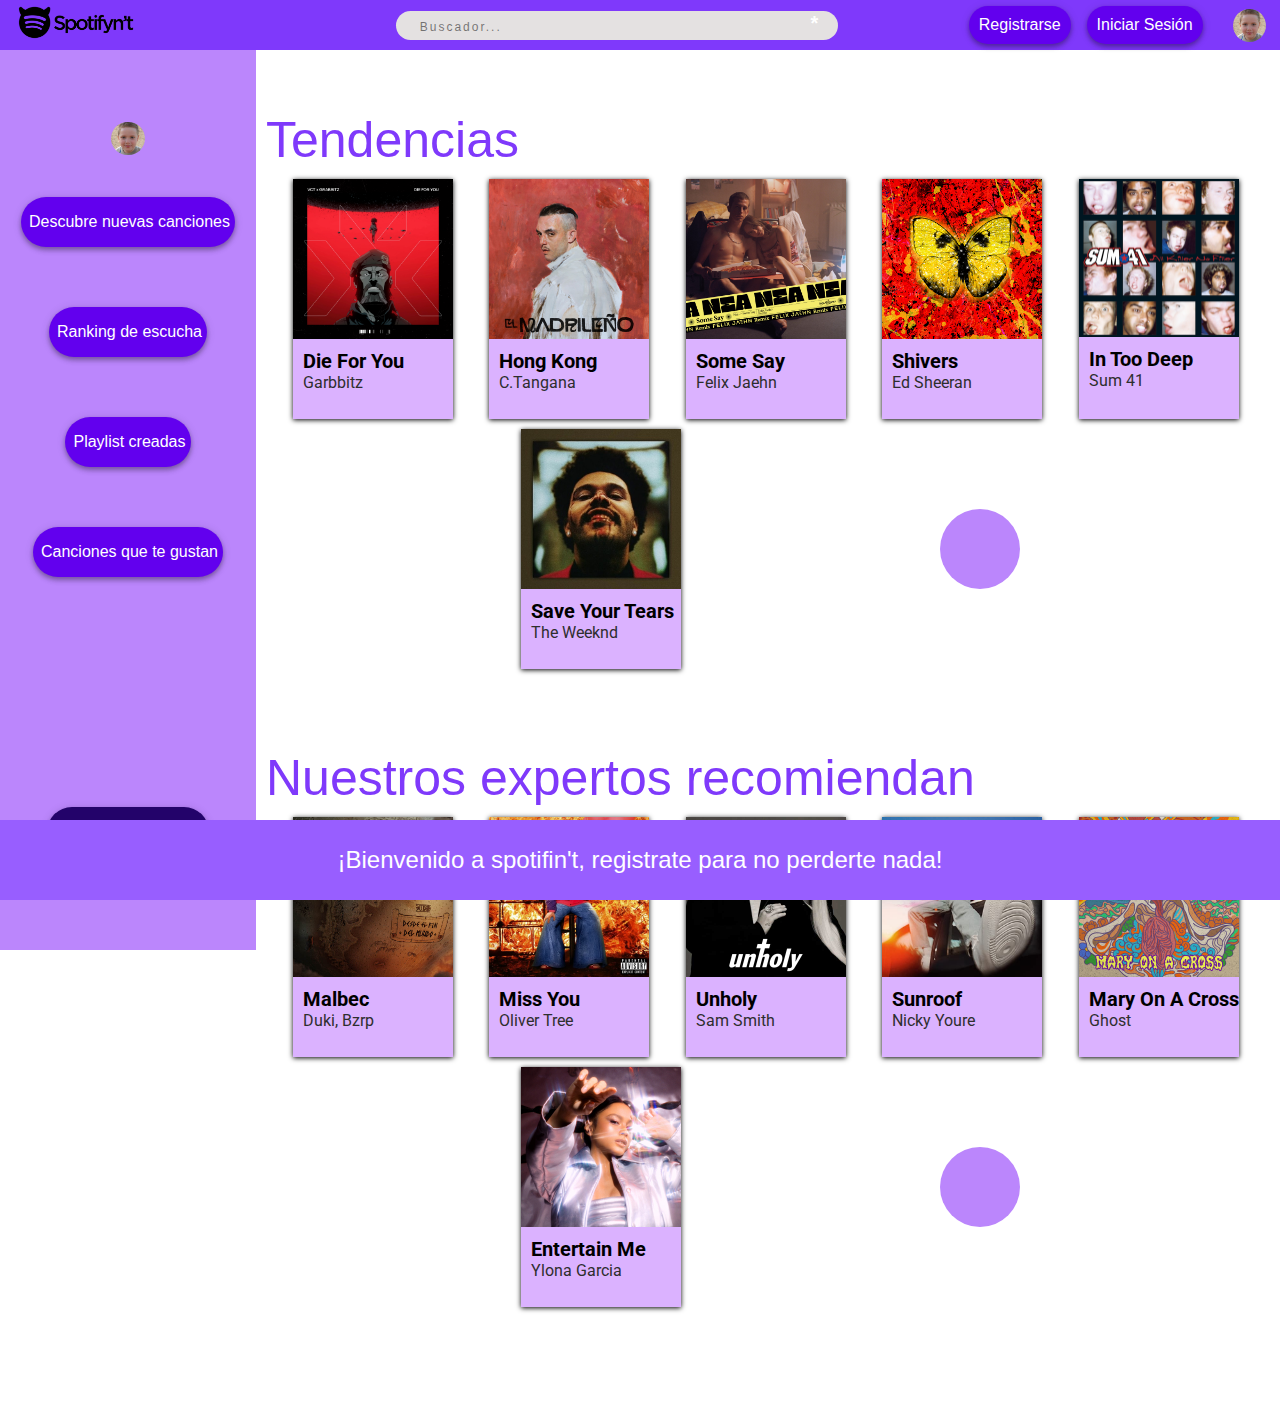
==== commit 0cb546a9: "De alguna forma u otra el index ha pasado" ====
--- a/src/index.html
+++ b/src/index.html
@@ -22,12 +22,12 @@
 			<i class="fa-solid fa-bars" style="color: white;"></i>
 		</div>
 		<div class="logo">
-			<a href="index.html"><img src="images/logo.png" alt="logo" href height="55px"></a>
+			<a href="index.html"><img src="images/logo.png" alt="logo" height="55"></a>
 		</div>
 		<!-- Search bar -->
 		<div class ="search-box-wrapper">
 			<div class="search-box">
-			  <button class="btn-search"> <i class="fa-solid fa-magnifying-glass"> </i></i>
+			  <button class="btn-search" onclick="donothing()"><i class="fa-solid fa-magnifying-glass"></i>*
 
 			  </button>
 			  <input id="search-bar" type="text" class="input-search" placeholder="    Buscador...">
@@ -231,7 +231,7 @@
 	</div>
 	<div class="footer">
 		<div class="footer-msg">
-			<h2>¡Bienvenido a spotifin't, registrate para no perderte nada!</h2>
+			<label for="search-bar">¡Bienvenido a spotifin't, registrate para no perderte nada!</label>
 		</div>
 	</div>
 	<div class="player" id="player">
@@ -244,7 +244,7 @@
 				<a class="artist" id="artist" ></a>
 			</div>
 			<div class="bottom">
-				<video controls="" _autoplay="" name="media" id="song_file"></video>
+				<video controls="" id="song_file"></video>
 			</div>
 		</div>
 	</div>
--- a/src/style/main.css
+++ b/src/style/main.css
@@ -67,7 +67,7 @@
   /* Links inside the dropdown */
   .dropdown-content button {
 	cursor: pointer;
-	color: #a98ed5;
+	color: #7F39FB;
 	padding: 1em 0.2em;
 	text-decoration: none;
 	width: 100%;
@@ -351,6 +351,7 @@
                 width: 100%;
 
                 font-size: 50px;
+                color:#7F39FB;
 
                 padding: 0;
                 margin-bottom: 5px;
@@ -758,7 +759,7 @@
     height: 100%;
 }
     .account-title{
-        color: #a98ed5;
+        color: #7F39FB;
         margin-top: 5px;
         width: 100%;
         height: 70px;
@@ -766,6 +767,10 @@
         text-align: center;
     }
     .account-image{
+        color: #7F39FB;
+        display: flex;
+        flex-direction: column;
+        align-items: center;
         text-align: center;
     }
 
@@ -795,7 +800,7 @@
             padding: 10px;
 
             font-size: 20px;
-            color:rgba(169, 142, 213, 1)
+            color: #7F39FB;
         }
 
     .account-change-button{
@@ -1074,7 +1079,7 @@
     margin: auto;
     text-align: center;
     color: white;
-    font-size: 0.95em;
+    font-size: 1.5em;
 }
 
 .player {
@@ -1211,6 +1216,7 @@
 	width: 14%;
 	border-radius: 10px;
 	background: #fff;
+    color:#7F39FB;
 	box-shadow: 0 12px 35px rgba(0,0,0,0.1);
 	height: fit-content;
 	min-width: 180px;
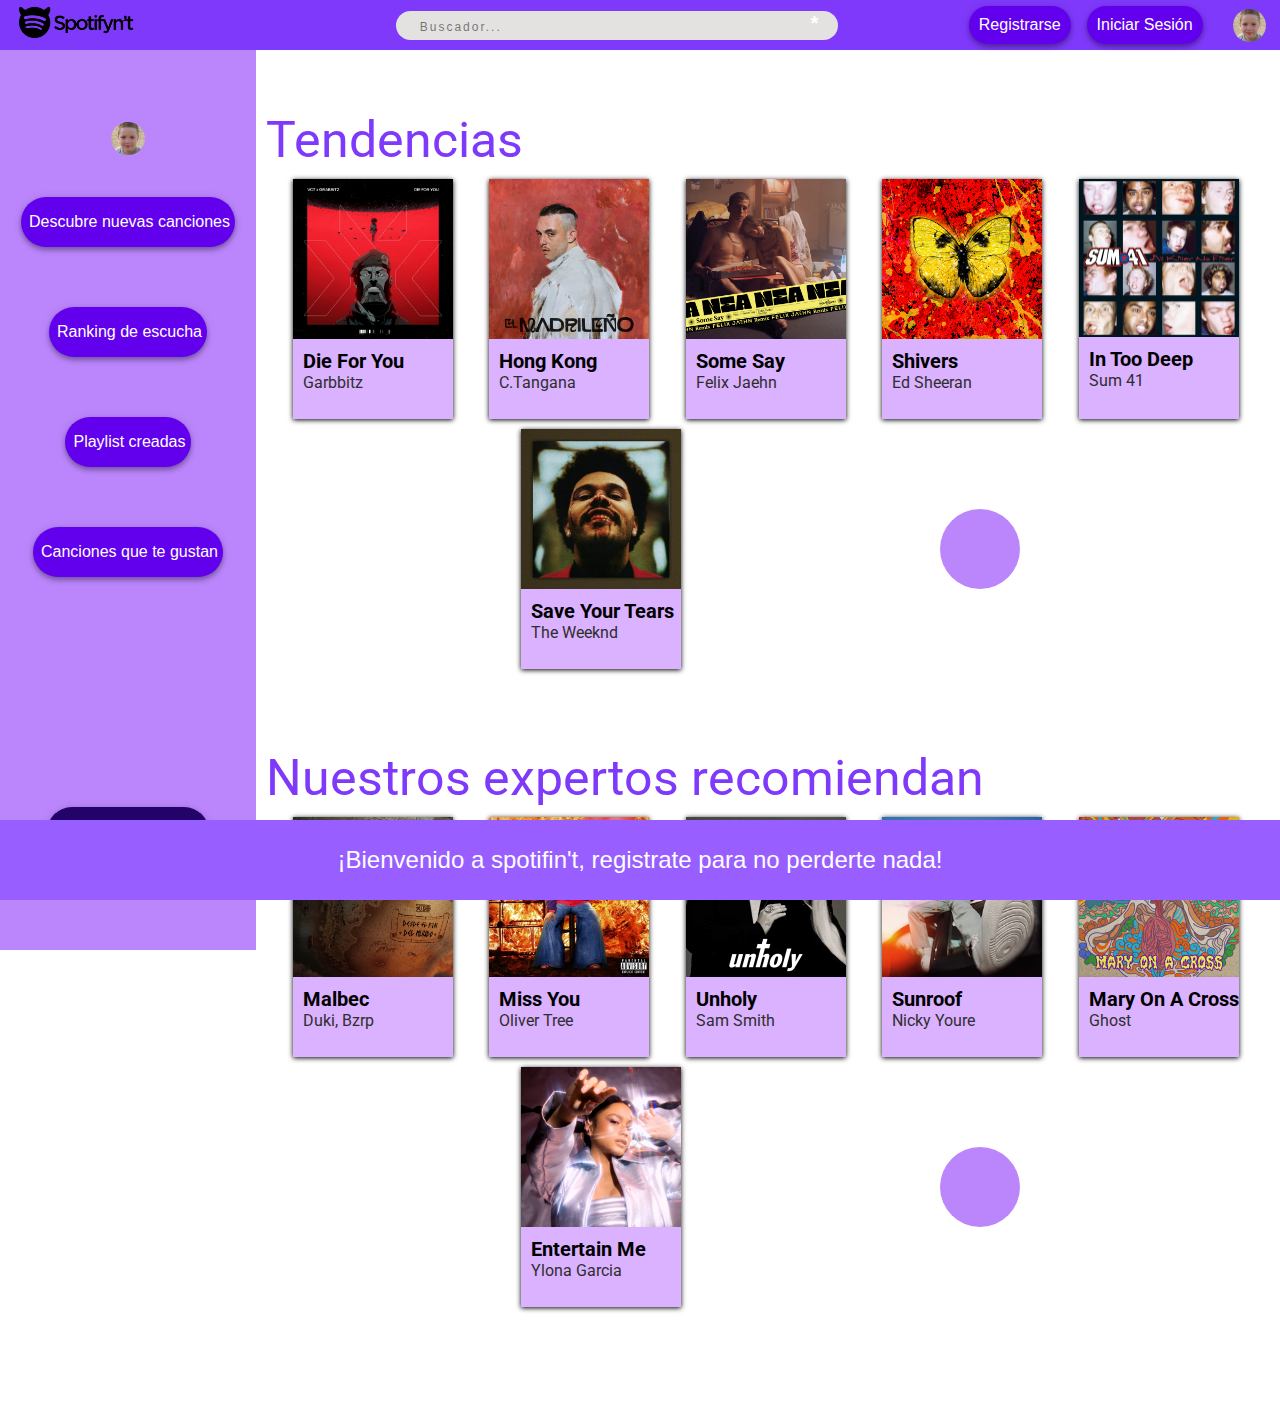
==== commit 81b44dd3: "src images sol" ====
--- a/src/index.html
+++ b/src/index.html
@@ -75,7 +75,7 @@
 				</div>
 			</div>
 
-			<div class="sidebar-button-loged" id="ranking-listen">
+			<div class="sidebar-button-notloged" id="ranking-listen">
 				<div class="sidebar-button-img">
 					<i class="fa-solid fa-ranking-star" style="color: white;"></i>
 					</div>
@@ -116,7 +116,7 @@
 					<div class="section-song">
 						<a class="round-button" onclick = "changeSong(0)"><i class="fa fa-play fa-2x"></i></a>
 						<div class="cover-img">
-							<img src="/src/images/Die_For_You.png" alt="song">
+							<img src="./images/Die_For_You.png" alt="song">
 							
 							<p class="title">Die For You</p>
 							<p class="artist">Garbbitz</p>	
@@ -126,7 +126,7 @@
 					<div class="section-song">
 						<a class="round-button" onclick = "changeSong(1)"><i class="fa fa-play fa-2x"></i></a>
 						<div class="cover-img">
-							<img src="/src/images/Hong_Kong.jpg" alt="song">
+							<img src="./images/Hong_Kong.jpg" alt="song">
 							<p class="title">Hong Kong</p>
 							<p class="artist">C.Tangana</p>	
 						</div>
@@ -134,7 +134,7 @@
 					<div class="section-song">
 						<a class="round-button" onclick = "changeSong(2)"><i class="fa fa-play fa-2x"></i></a>
 						<div class="cover-img">
-							<img src="/src/images/Some_Say.jpg" alt="song">
+							<img src="./images/Some_Say.jpg" alt="song">
 							<p class="title">Some Say</p>
 							<p class="artist">Felix Jaehn</p>	
 						</div>
@@ -142,7 +142,7 @@
 					<div class="section-song2">
 						<a class="round-button" onclick = "changeSong(3)"><i class="fa fa-play fa-2x"></i></a>
 						<div class="cover-img">
-							<img src="/src/images/Shivers.png" alt="song">
+							<img src="./images/Shivers.png" alt="song">
 							<p class="title">Shivers</p>
 							<p class="artist">Ed Sheeran</p>	
 						</div>
@@ -150,7 +150,7 @@
 					<div class="section-song2">
 						<a class="round-button" onclick = "changeSong(4)"><i class="fa fa-play fa-2x"></i></a>
 						<div class="cover-img">
-							<img src="/src/images/In_Too_Deep.jpeg" alt="song">
+							<img src="./images/In_Too_Deep.jpeg" alt="song">
 							<p class="title">In Too Deep</p>
 							<p class="artist">Sum 41</p>	
 						</div>
@@ -158,7 +158,7 @@
 					<div class="section-song2">
 						<a class="round-button" onclick = "changeSong(5)"><i class="fa fa-play fa-2x"></i></a>
 						<div class="cover-img">
-							<img src="/src/images/Save_Your_Tears.jpg" alt="song">
+							<img src="./images/Save_Your_Tears.jpg" alt="song">
 							<p class="title">Save Your Tears</p>
 							<p class="artist">The Weeknd</p>	
 						</div>
@@ -176,7 +176,7 @@
 					<div class="section-song">
 						<a class="round-button" onclick = "changeSong(6)"><i class="fa fa-play fa-2x"></i></a>
 						<div class="cover-img">
-							<img src="/src/images/Malbec.jpg" alt="song">
+							<img src="./images/Malbec.jpg" alt="song">
 							<p class="title">Malbec</p>
 							<p class="artist">Duki, Bzrp</p>	
 						</div>
@@ -184,7 +184,7 @@
 					<div class="section-song">
 						<a class="round-button" onclick = "changeSong(7)"><i class="fa fa-play fa-2x"></i></a>
 						<div class="cover-img">
-							<img src="/src/images/Miss_You.jpg" alt="song">
+							<img src="./images/Miss_You.jpg" alt="song">
 							<p class="title">Miss You</p>
 							<p class="artist">Oliver Tree</p>	
 						</div>
@@ -192,7 +192,7 @@
 					<div class="section-song">
 						<a class="round-button" onclick = "changeSong(8)"><i class="fa fa-play fa-2x"></i></a>
 						<div class="cover-img">
-							<img src="/src/images/Unholy.jpg" alt="song">
+							<img src="./images/Unholy.jpg" alt="song">
 							<p class="title">Unholy</p>
 							<p class="artist">Sam Smith</p>	
 						</div>
@@ -200,7 +200,7 @@
 					<div class="section-song2">
 						<a class="round-button" onclick = "changeSong(9)"><i class="fa fa-play fa-2x"></i></a>
 						<div class="cover-img">
-							<img src="/src/images/Sunroof.jpg" alt="song">
+							<img src="./images/Sunroof.jpg" alt="song">
 							<p class="title">Sunroof</p>
 							<p class="artist">Nicky Youre</p>	
 						</div>
@@ -208,7 +208,7 @@
 					<div class="section-song2">
 						<a class="round-button" onclick = "changeSong(10)"><i class="fa fa-play fa-2x"></i></a>
 						<div class="cover-img">
-							<img src="/src/images/Mary_On_A_Cross.jpeg" alt="song">
+							<img src="./images/Mary_On_A_Cross.jpeg" alt="song">
 							<p class="title">Mary On A Cross</p>
 							<p class="artist">Ghost</p>	
 						</div>
@@ -216,7 +216,7 @@
 					<div class="section-song2">
 						<a class="round-button" onclick = "changeSong(11)"><i class="fa fa-play fa-2x"></i></a>
 						<div class="cover-img">
-							<img src="/src/images/Entertain_Me.jpeg" alt="song">
+							<img src="./images/Entertain_Me.jpeg" alt="song">
 							<p class="title">Entertain Me</p>
 							<p class="artist">Ylona Garcia</p>	
 						</div>
--- a/src/style/main.css
+++ b/src/style/main.css
@@ -349,7 +349,7 @@
                 height: auto;
                 min-height: 20%;
                 width: 100%;
-
+                font-family: "Roboto";
                 font-size: 50px;
                 color:#7F39FB;
 
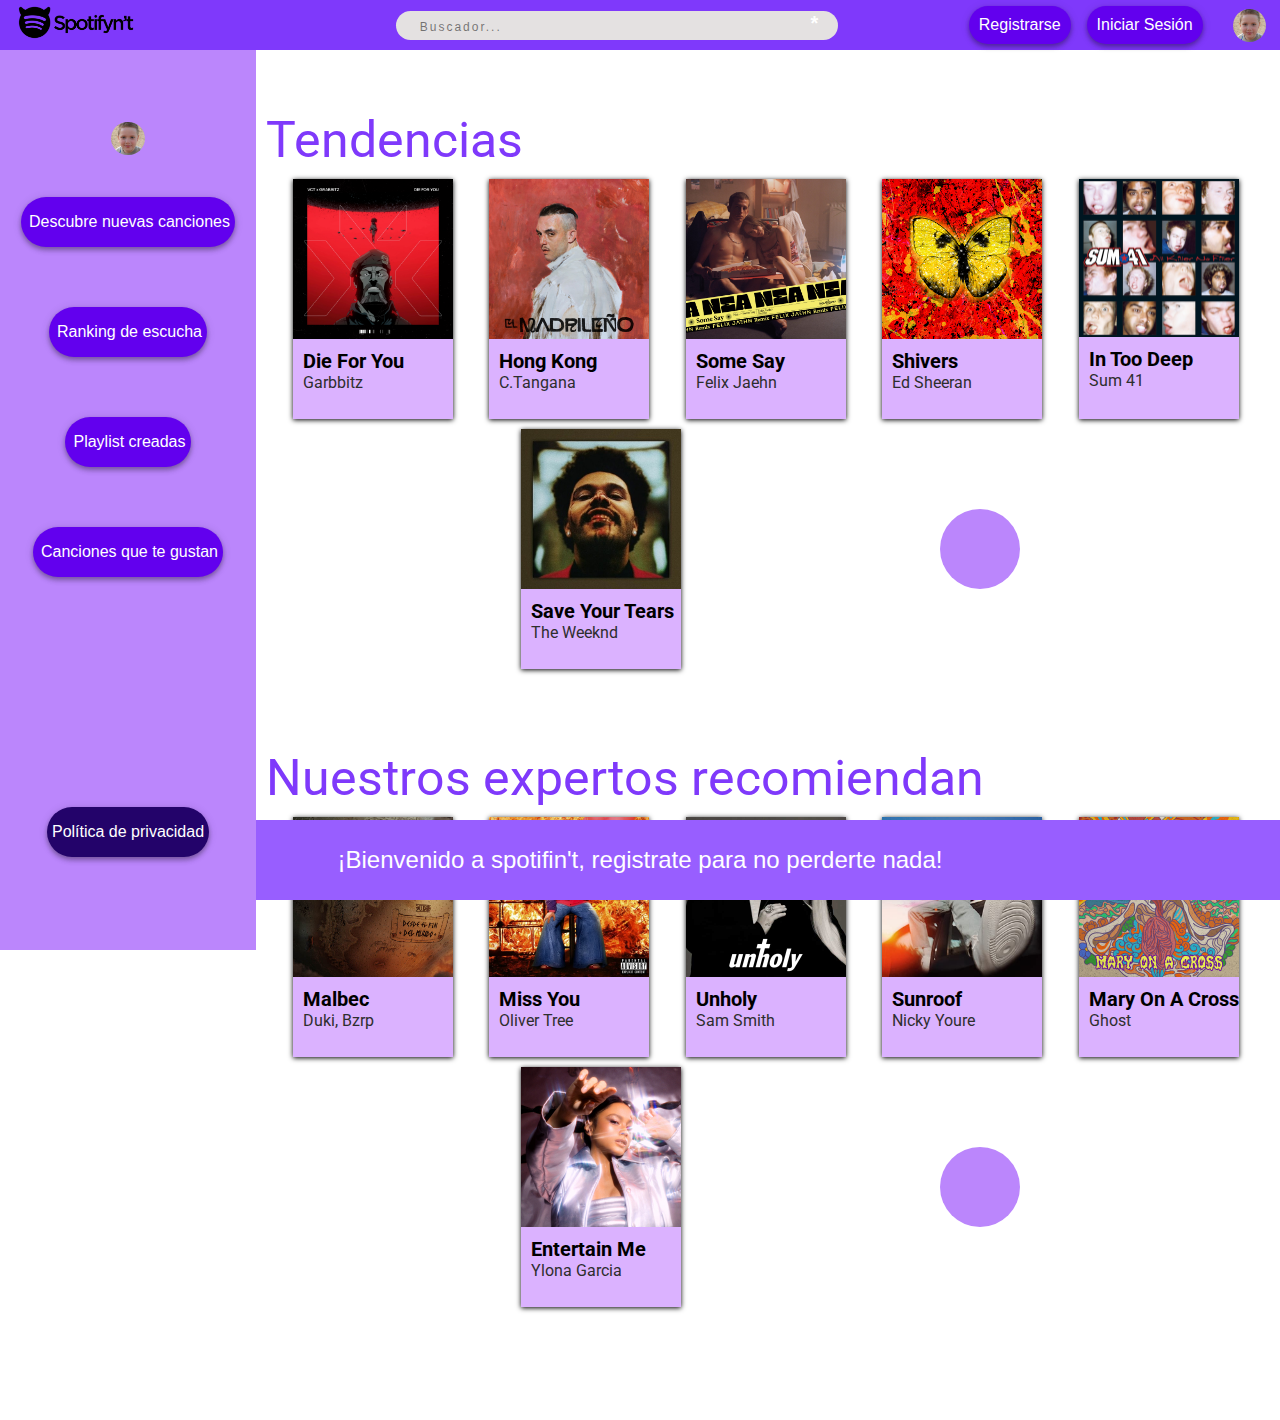
==== commit f662b50d: "ranking bug" ====
--- a/src/index.html
+++ b/src/index.html
@@ -75,7 +75,7 @@
 				</div>
 			</div>
 
-			<div class="sidebar-button-notloged" id="ranking-listen">
+			<div class="sidebar-button-loged" id="ranking-listen">
 				<div class="sidebar-button-img">
 					<i class="fa-solid fa-ranking-star" style="color: white;"></i>
 					</div>
--- a/src/style/main.css
+++ b/src/style/main.css
@@ -215,6 +215,7 @@
         align-items: center;
 
         background-color: #BB86FC;
+        z-index: 2;
     }
 
         .sidebar-button-notloged{
@@ -484,6 +485,7 @@
                 text-align: center;
                 position:relative;
                 overflow:hidden;
+                z-index: 0;
 
             }
 
@@ -510,6 +512,7 @@
                 min-height: 100%;
             }
             .prof-info-text {
+                color: #9747FF;
                 position: absolute;
                 top: 50%;
                 left: 50%;
@@ -916,10 +919,14 @@
     width: 80%;
     
     color: white;
-    background-color: #DBB2FF;
+    background-color: #985EFF;
 
     border-radius: 20px;
     text-align: center;
+}
+
+.all-playlist-main-container {
+	margin-top: 3em;
 }
 
 .all-playlist-button{
@@ -950,6 +957,7 @@
 	height: calc(100% - var(--margin-top));
 	margin-top: var(--margin-top);
 	width: 95%;
+    color: #9747FF;
 }
 
 .playlist-title {
@@ -1054,7 +1062,8 @@
 
 .element-remove {
 	/* 01. Primary/50 */
-	background: #F2E7FE;
+    background-color: #9747FF;
+    color: white;
 	/* 04 dp */
 	box-shadow: 0px 4px 5px rgba(0, 0, 0, 0.14), 0px 1px 10px rgba(0, 0, 0, 0.12), 0px 2px 4px rgba(0, 0, 0, 0.2);
 	border-radius: 50px;
@@ -1062,6 +1071,72 @@
 	width: 2em;
 	margin-right: 1.5em;
 }
+
+
+/* ----------------------- RANKING CSS ---------------------- */  
+.ranking-content {
+	--margin-top: 75px;
+	margin: 2.5%;
+	height: calc(100% - var(--margin-top));
+	margin-top: var(--margin-top);
+	width: 95%;
+}
+.ranking-users {
+	display: flex;
+	flex-direction: column;
+	justify-content: space-between;
+}
+.ranking-usr-img {
+	--img-size: 8em;
+	background: none;
+	border-radius: calc(var(--img-size)/2);
+	cursor: pointer;
+	width: var(--img-size);
+	height: var(--img-size);
+}
+.ranking-user{
+	display: flex;
+	flex-direction: column;
+}
+.ranking-user .playlist-title {
+	width: fit-content;
+	margin-left: auto;
+	margin-right: auto;	
+}
+.ranking-users-section {
+	display: flex;
+    color: #9747FF;
+	flex-direction: row;
+	margin-left: auto;
+	margin-right: auto;	
+	justify-content: space-between;
+}
+.ranking-user img{
+	margin-left: auto;
+	margin-right: auto;	
+}
+.ranking-user .ranking-subtitle {
+	margin-left: auto;
+	margin-right: auto;	
+	font-family: 'Roboto';
+    font-style: normal;
+	display: flex;
+	flex-direction: column;
+}
+#user-top-2{
+	margin-right: 2.5em;
+}
+#user-top-3{
+	margin-left: 2.5em;
+}
+.ranking-user .ranking-subtitle h4{
+	font-weight: 900;
+	font-size: 2em;
+	margin: 0 auto;
+
+	color: #9747FF;
+}
+
 
 /* ----------------------- Common ---------------------- */    
 .footer {
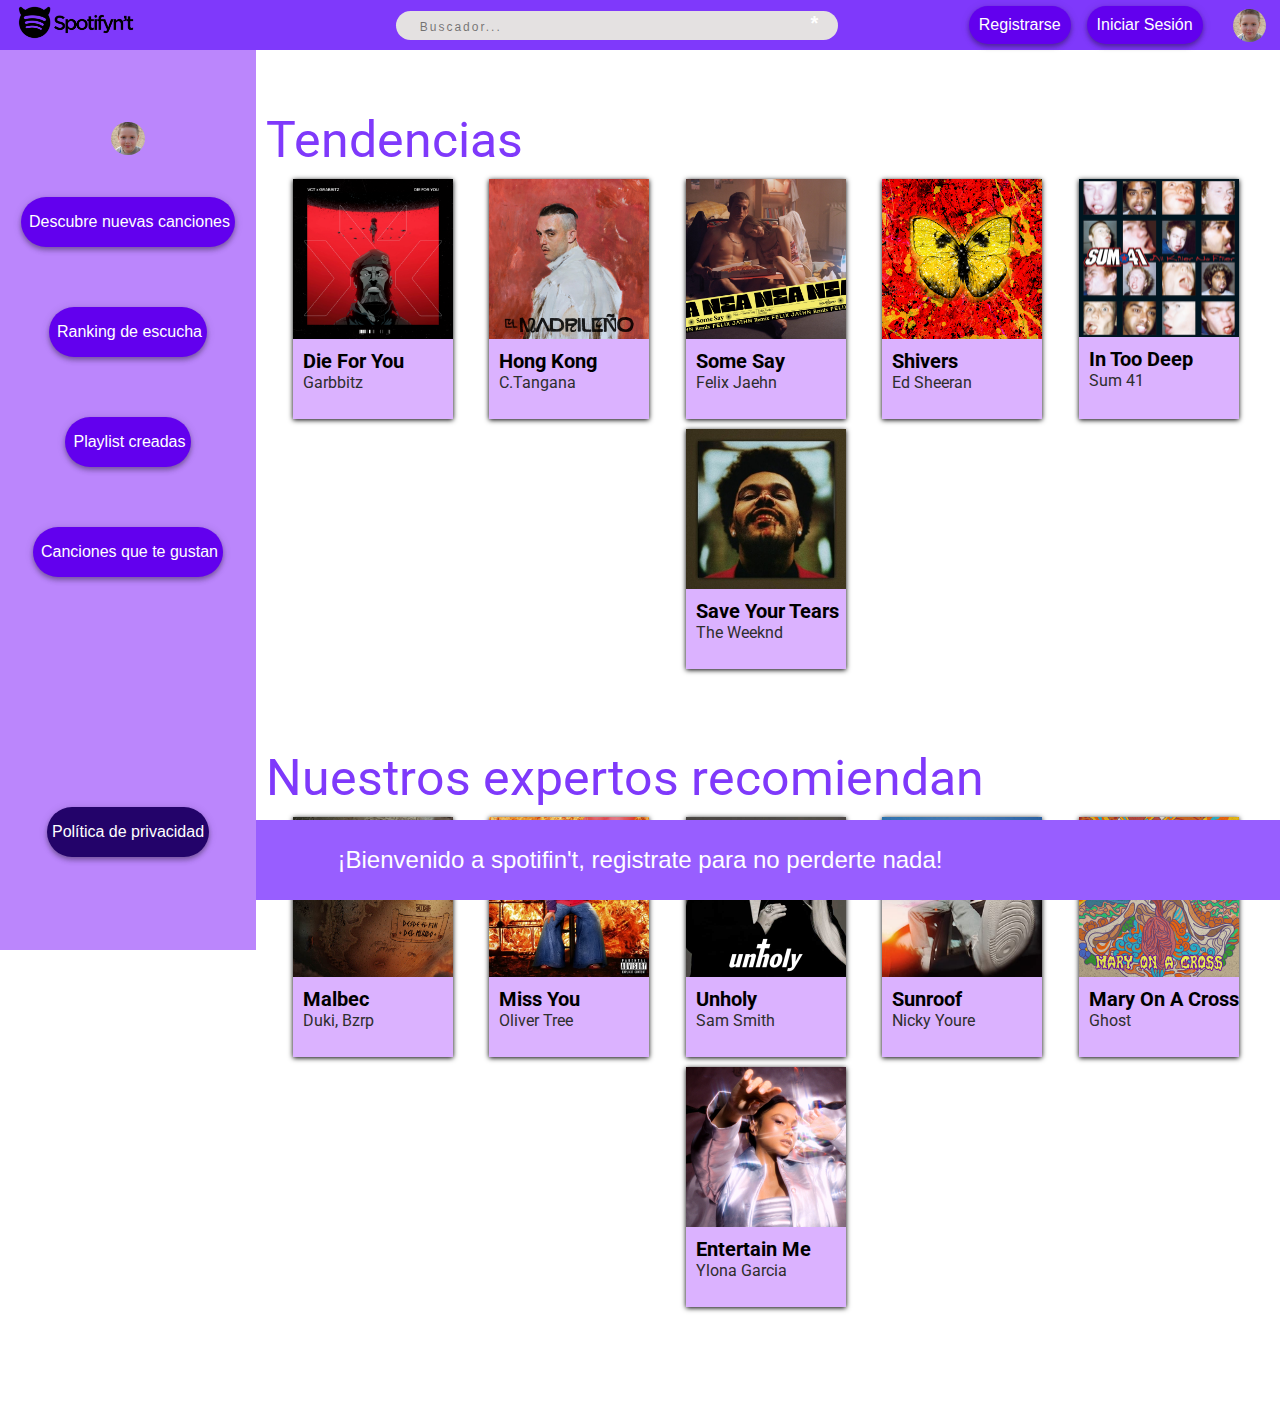
==== commit b62cdfad: "removed pulls" ====
--- a/src/index.html
+++ b/src/index.html
@@ -163,9 +163,6 @@
 							<p class="artist">The Weeknd</p>	
 						</div>
 					</div>
-					<div class="section-plus">
-						<i class="fa-solid fa-plus" style="color: white; font-size: 40px; margin: auto;"></i>
-					</div>
 				</div>
 			</div>
 			<div class="section">
@@ -220,9 +217,6 @@
 							<p class="title">Entertain Me</p>
 							<p class="artist">Ylona Garcia</p>	
 						</div>
-					</div>
-					<div class="section-plus">
-						<i class="fa-solid fa-plus" style="color: white; font-size: 40px; margin: auto;"></i>
 					</div>
 				</div>
 			</div>
